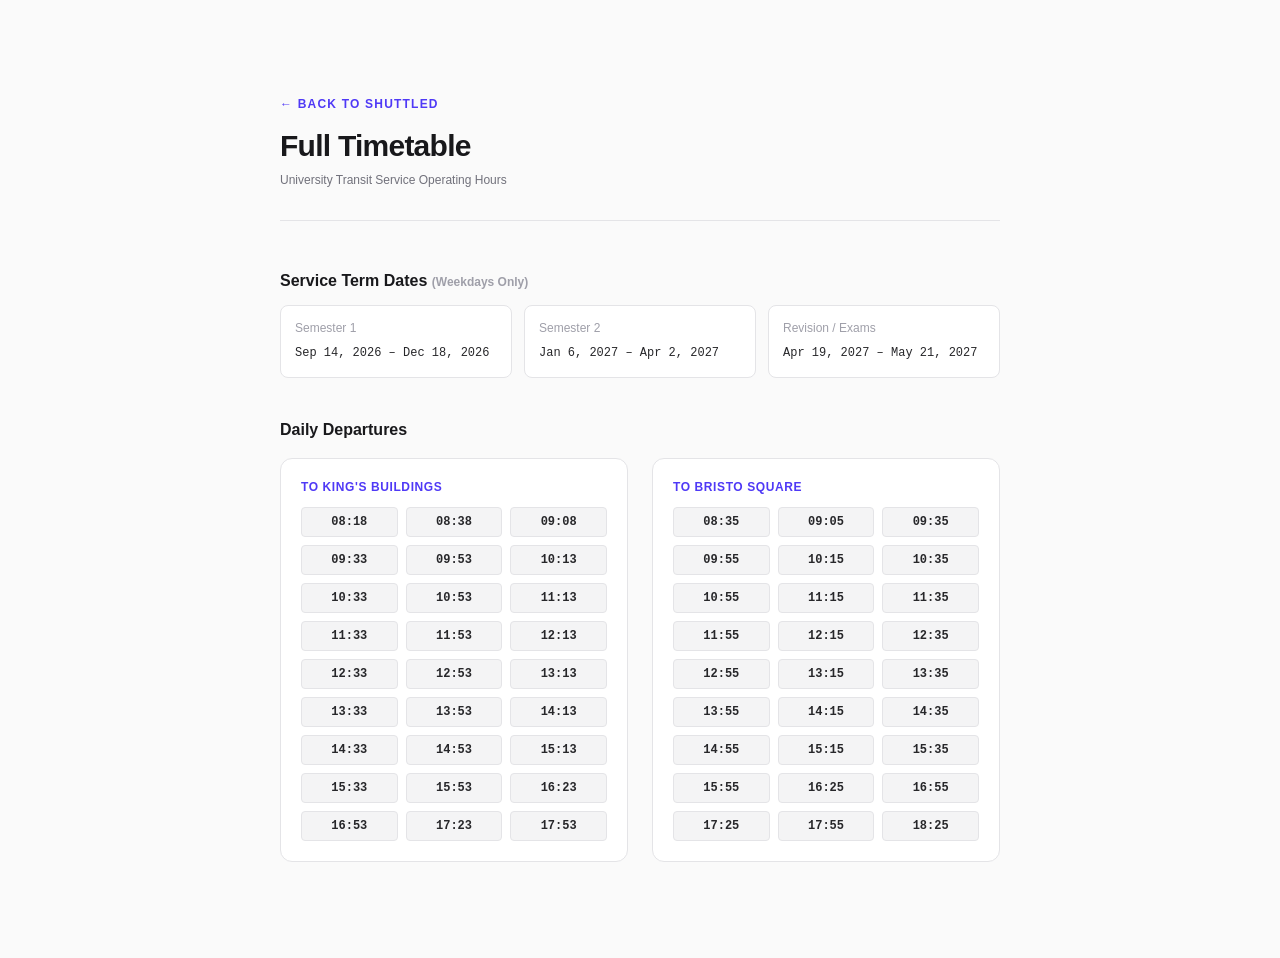
==== timetable.html @ b9114488 "ShuttlEd 2026 Refresh" ====
<!DOCTYPE html>
<html lang="en" class="dark">

<head>
    <!-- Document metadata -->
    <meta charset="UTF-8">
    <meta name="viewport" content="width=device-width, initial-scale=1.0">
    <title>Full Timetable | ShuttlEd</title>

    <!-- SEO metadata -->
    <meta name="description" content="View the full University of Edinburgh shuttle timetable, including term dates and weekday departure times.">
    <meta name="robots" content="index, follow">
    <link rel="canonical" href="https://jack6228.github.io/Next-Shuttle-Bus/timetable.html">

    <!-- Favicons -->
    <link rel="icon" type="image/png" href="favicon/favicon-96x96.png" sizes="96x96" />
    <link rel="icon" type="image/svg+xml" href="favicon/favicon.svg" />
    <link rel="shortcut icon" href="favicon/favicon.ico" />
    <link rel="apple-touch-icon" sizes="180x180" href="favicon/apple-touch-icon.png" />
    <meta name="apple-mobile-web-app-title" content="ShuttlEd" />
    <link rel="manifest" href="favicon/site.webmanifest" />

    <!-- Open Graph metadata -->
    <meta property="og:type" content="website">
    <meta property="og:url" content="https://jack6228.github.io/Next-Shuttle-Bus/timetable.html">
    <meta property="og:title" content="Full Timetable | ShuttlEd">
    <meta property="og:description" content="View the full University of Edinburgh shuttle timetable, including term dates and weekday departure times.">
    <meta property="og:image" content="https://jack6228.github.io/Next-Shuttle-Bus/favicon/favicon.png">
    <meta property="og:image:alt" content="ShuttlEd icon">
    <meta property="og:site_name" content="ShuttlEd">
    <meta property="og:locale" content="en_GB">

    <!-- Twitter/X cards -->
    <meta name="twitter:card" content="summary_large_image">
    <meta name="twitter:title" content="Full Timetable | ShuttlEd">
    <meta name="twitter:description" content="View the full University of Edinburgh shuttle timetable, including term dates and weekday departure times.">
    <meta name="twitter:image" content="https://jack6228.github.io/Next-Shuttle-Bus/favicon/favicon.png">

    <!-- Browser theme colors -->
    <meta name="theme-color" content="#10b981" media="(prefers-color-scheme: light)">
    <meta name="theme-color" content="#0f172a" media="(prefers-color-scheme: dark)">

    <!-- Tailwind build output -->
    <link rel="stylesheet" href="output.css">
</head>

<body
    class="bg-zinc-50 text-zinc-800 dark:bg-zinc-950 dark:text-zinc-200 antialiased selection:bg-indigo-500 selection:text-white">

    <main class="max-w-3xl mx-auto px-6 py-16 md:py-24">

        <!-- Header -->
        <header class="mb-12 border-b border-zinc-200 dark:border-zinc-800 pb-8">
            <a href="index.html"
                class="text-xs font-semibold uppercase tracking-widest text-indigo-600 dark:text-indigo-400 hover:underline mb-4 block">←
                Back to ShuttlEd</a>
            <h1 class="text-3xl font-bold text-zinc-900 dark:text-white tracking-tight">Full Timetable</h1>
            <p class="text-xs text-zinc-500 dark:text-zinc-400 mt-2">University Transit Service Operating Hours</p>
        </header>

        <!-- Content -->
        <div class="space-y-10 text-sm leading-relaxed text-zinc-600 dark:text-zinc-400">

            <!-- Operating Term Dates Section -->
            <section>
                <h2 class="text-base font-semibold text-zinc-900 dark:text-white mb-3">
                    Service Term Dates <span class="text-xs text-zinc-400 dark:text-zinc-500">(Weekdays Only)</span>
                </h2>
                <div class="grid grid-cols-1 sm:grid-cols-3 gap-3">
                    <div class="p-3.5 rounded-lg border border-zinc-200 dark:border-zinc-800 bg-white dark:bg-zinc-900">
                        <span class="block text-xs text-zinc-400 dark:text-zinc-500 mb-1">Semester 1</span>
                        <span class="text-xs font-mono font-medium text-zinc-800 dark:text-zinc-200">Sep 14, 2026 – Dec
                            18, 2026</span>
                    </div>
                    <div class="p-3.5 rounded-lg border border-zinc-200 dark:border-zinc-800 bg-white dark:bg-zinc-900">
                        <span class="block text-xs text-zinc-400 dark:text-zinc-500 mb-1">Semester 2</span>
                        <span class="text-xs font-mono font-medium text-zinc-800 dark:text-zinc-200">Jan 6, 2027 – Apr
                            2, 2027</span>
                    </div>
                    <div class="p-3.5 rounded-lg border border-zinc-200 dark:border-zinc-800 bg-white dark:bg-zinc-900">
                        <span class="block text-xs text-zinc-400 dark:text-zinc-500 mb-1">Revision / Exams</span>
                        <span class="text-xs font-mono font-medium text-zinc-800 dark:text-zinc-200">Apr 19, 2027 – May
                            21, 2027</span>
                    </div>
                </div>
            </section>

            <!-- Departure Schedules Section -->
            <section>
                <h2 class="text-base font-semibold text-zinc-900 dark:text-white mb-4">Daily Departures</h2>

                <div class="grid grid-cols-1 md:grid-cols-2 gap-6">
                    <!-- Central to KB -->
                    <div class="border border-zinc-200 dark:border-zinc-800 rounded-xl p-5 bg-white dark:bg-zinc-900">
                        <h3
                            class="text-xs font-semibold uppercase tracking-wider text-indigo-600 dark:text-indigo-400 mb-3 flex items-center justify-between">
                            <span>To King's Buildings</span>
                        </h3>
                        <div id="routeBKContainer" class="grid grid-cols-3 gap-2 text-center font-mono text-xs"></div>
                    </div>

                    <!-- KB to Central -->
                    <div class="border border-zinc-200 dark:border-zinc-800 rounded-xl p-5 bg-white dark:bg-zinc-900">
                        <h3
                            class="text-xs font-semibold uppercase tracking-wider text-indigo-600 dark:text-indigo-400 mb-3 flex items-center justify-between">
                            <span>To Bristo Square</span>
                        </h3>
                        <div id="routeKBContainer" class="grid grid-cols-3 gap-2 text-center font-mono text-xs"></div>
                    </div>
                </div>
            </section>

        </div>

    </main>

    <!-- External Shared Data Script -->
    <script src="schedule-data.js"></script>

    <!-- Renderer Script -->
    <script>
        document.addEventListener('DOMContentLoaded', () => {
                const now = new Date();

                // Debugging: set custom date for testing
                // const now = new Date('2026-10-13T14:30:00'); // Example: Oct 15, 2026, 2:30 PM

                const dayOfWeek = now.getDay(); // 0 = Sun, 1 = Mon, ..., 5 = Fri, 6 = Sat
                const isWeekday = dayOfWeek >= 1 && dayOfWeek <= 5;

                // Check if current date falls within any active term date range
                const isTermActive = routeDates.some(({ start, end }) => now >= start && now <= end);

                // Active tracking applies only if it's a weekday during a term
                const isServiceActiveToday = isWeekday && isTermActive;

                const currentMinutes = now.getHours() * 60 + now.getMinutes();

                const renderTimes = (dataArray, containerId) => {
                    const container = document.getElementById(containerId);

                    if (!container || !dataArray) return;

                    container.innerHTML = dataArray.map(item => {
                        const [hours, minutes] = item.departure.split(':').map(Number);
                        const departureMinutes = hours * 60 + minutes;

                        const isPast = isServiceActiveToday && departureMinutes < currentMinutes;

                        // Style past times in muted gray; active/future times with full contrast
                        const styleClass = isPast
                            ? 'bg-zinc-100/50 dark:bg-zinc-800/30 text-zinc-400 dark:text-zinc-600 border-zinc-200/30 dark:border-zinc-800/40 decoration-zinc-400/50 dark:decoration-zinc-600/50'
                            : 'bg-zinc-100 dark:bg-zinc-800/80 text-zinc-800 dark:text-zinc-100 border-zinc-200 dark:border-zinc-700/60 font-semibold';

                        return `
                        <div class="py-1.5 px-2 rounded border transition-colors ${styleClass}">
                            ${item.departure}
                        </div>
                    `;
                    }).join('');
                };

                renderTimes(routeBKTimes, 'routeBKContainer');
                renderTimes(routeKBTimes, 'routeKBContainer');
            });
        </script>
</body>
</html>
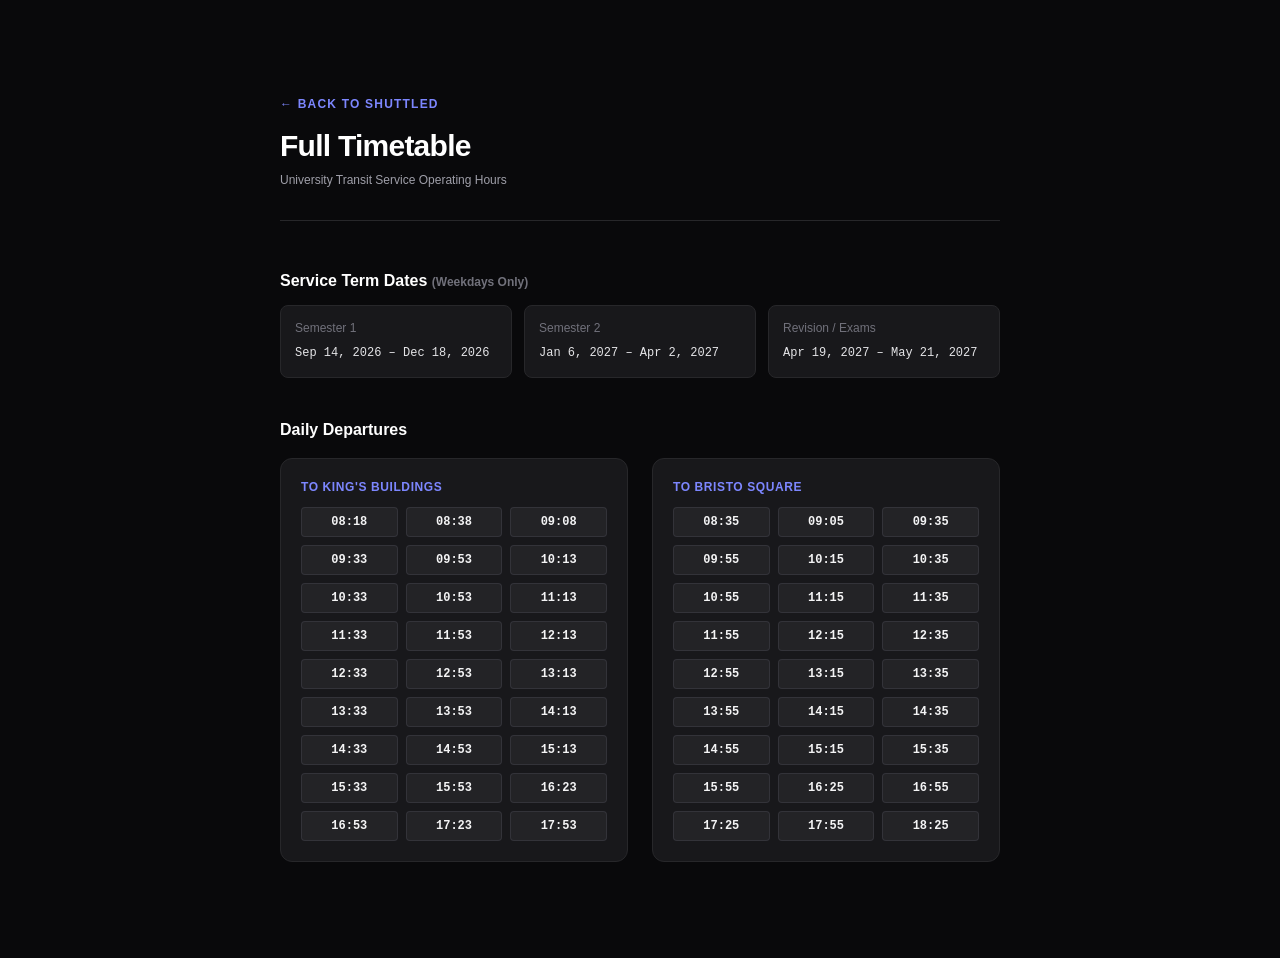
==== commit fb7e0463: "Lothian Buses integration & SEO" ====
--- a/timetable.html
+++ b/timetable.html
@@ -122,6 +122,25 @@
         document.addEventListener('DOMContentLoaded', () => {
                 const now = new Date();
 
+                // Optional visitor counter integration
+                (async function initVisitorCounters() {
+                    const namespace = 'jack6228.github.io';
+                    const totalKey = 'timetable-total';
+                    // Daily key resets automatically each day
+                    const todayDate = new Date().toISOString().slice(0, 10);
+                    const todayKey = `timetable-${todayDate}`;
+                    try {
+                        // Increment total hits
+                        const totalRes = await fetch(`https://abacus.jasoncameron.dev/hit/${namespace}/${totalKey}`);
+                        const totalData = await totalRes.json();
+                        // Increment today's hits
+                        const todayRes = await fetch(`https://abacus.jasoncameron.dev/hit/${namespace}/${todayKey}`);
+                        const todayData = await todayRes.json();
+                    } catch (error) {
+                        console.error('Failed to update visitor counts:', error);
+                    }
+                })();
+
                 // Debugging: set custom date for testing
                 // const now = new Date('2026-10-13T14:30:00'); // Example: Oct 15, 2026, 2:30 PM
 
